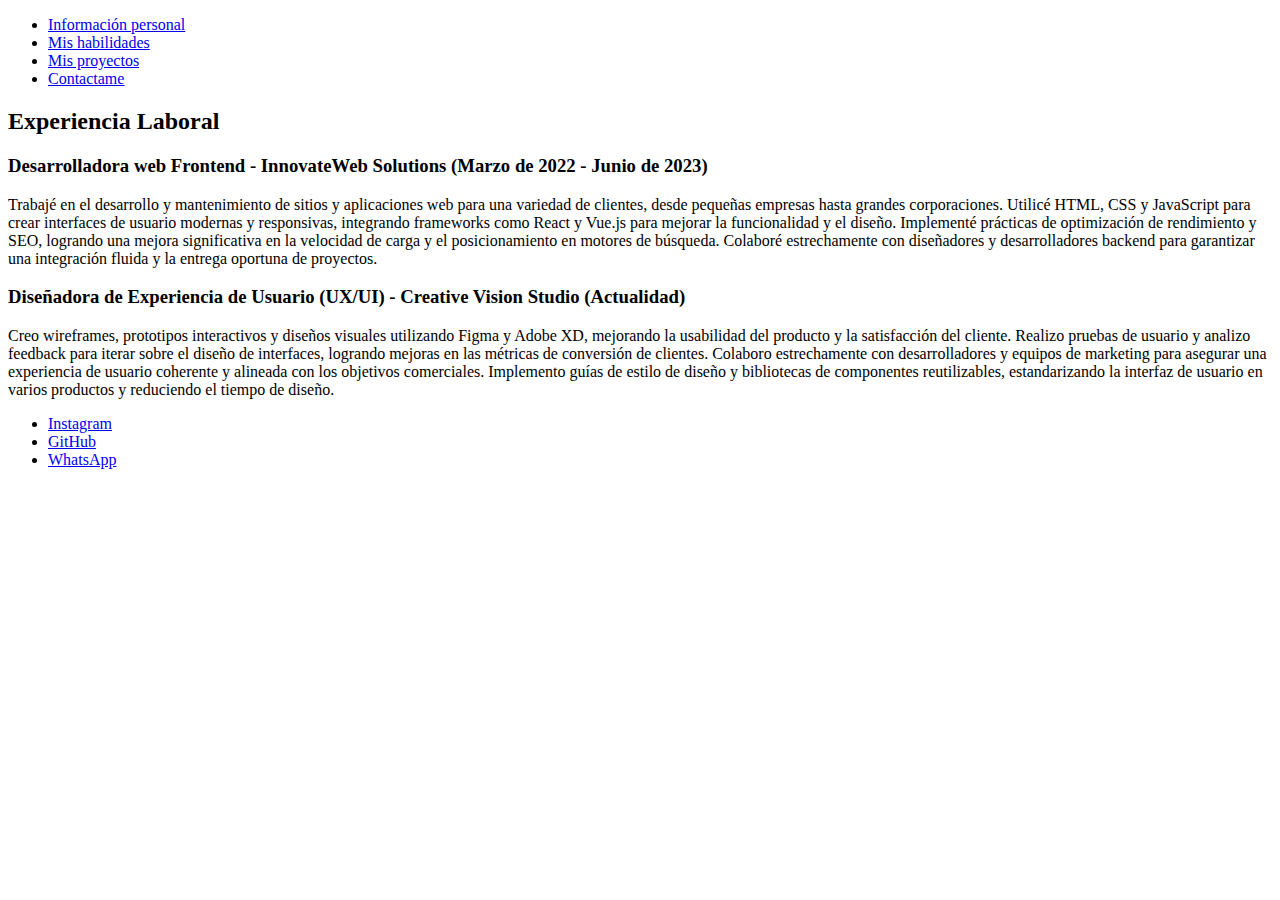
==== experiencias.html @ 0f4243d0 "1ERA ITERACIÓN" ====
<!DOCTYPE html>
<html>

<head>
</head>

<body>
    <nav> 
        <ul>
         <li> <a href="index.html"> Información personal </a></li>
         <li> <a href="habilidades.html"> Mis habilidades </a></li>
         <li> <a href="proyectos.html"> Mis proyectos </a></li>
         <li> <a href="formularioDeContacto.html"> Contactame </a></li>
        </ul> 
     </nav>

    <section>
        <h2> Experiencia Laboral </h2>
        <article>
            <h3> Desarrolladora web Frontend - InnovateWeb Solutions (Marzo de 2022 - Junio de 2023)</h3>
            <p> Trabajé en el desarrollo y mantenimiento de sitios y aplicaciones web para una variedad de clientes,
                desde
                pequeñas empresas hasta grandes corporaciones. Utilicé HTML, CSS y JavaScript para crear interfaces de
                usuario modernas y responsivas, integrando frameworks como React y Vue.js para mejorar la funcionalidad
                y el
                diseño. Implementé prácticas de optimización de rendimiento y SEO, logrando una mejora significativa en
                la
                velocidad de carga y el posicionamiento en motores de búsqueda. Colaboré estrechamente con diseñadores y
                desarrolladores backend para garantizar una integración fluida y la entrega oportuna de proyectos. </p>
        </article>
        <article>
            <h3> Diseñadora de Experiencia de Usuario (UX/UI) - Creative Vision Studio (Actualidad) </h3>
            <p> Creo wireframes, prototipos interactivos y diseños visuales utilizando Figma y Adobe XD, mejorando la
                usabilidad del producto y la satisfacción del cliente. Realizo pruebas de usuario y analizo feedback
                para
                iterar sobre el diseño de interfaces, logrando mejoras en las métricas de conversión de clientes.
                Colaboro
                estrechamente con desarrolladores y equipos de marketing para asegurar una experiencia de usuario
                coherente
                y alineada con los objetivos comerciales. Implemento guías de estilo de diseño y bibliotecas de
                componentes
                reutilizables, estandarizando la interfaz de usuario en varios productos y reduciendo el tiempo de
                diseño.
            </p>

        </article>
    </section>
    <section>
        <ul>
           <li> <a href="https://www.instagram.com/virr.diaz"> Instagram </a> </li> 
            <li> <a href = "https://github.com/VirgiDiaz" > GitHub </a>  </li>
            <li> <a href="https://wa.me/5493406436981"> WhatsApp </a> </li>
        </ul>
    </section>
</body>

</html>
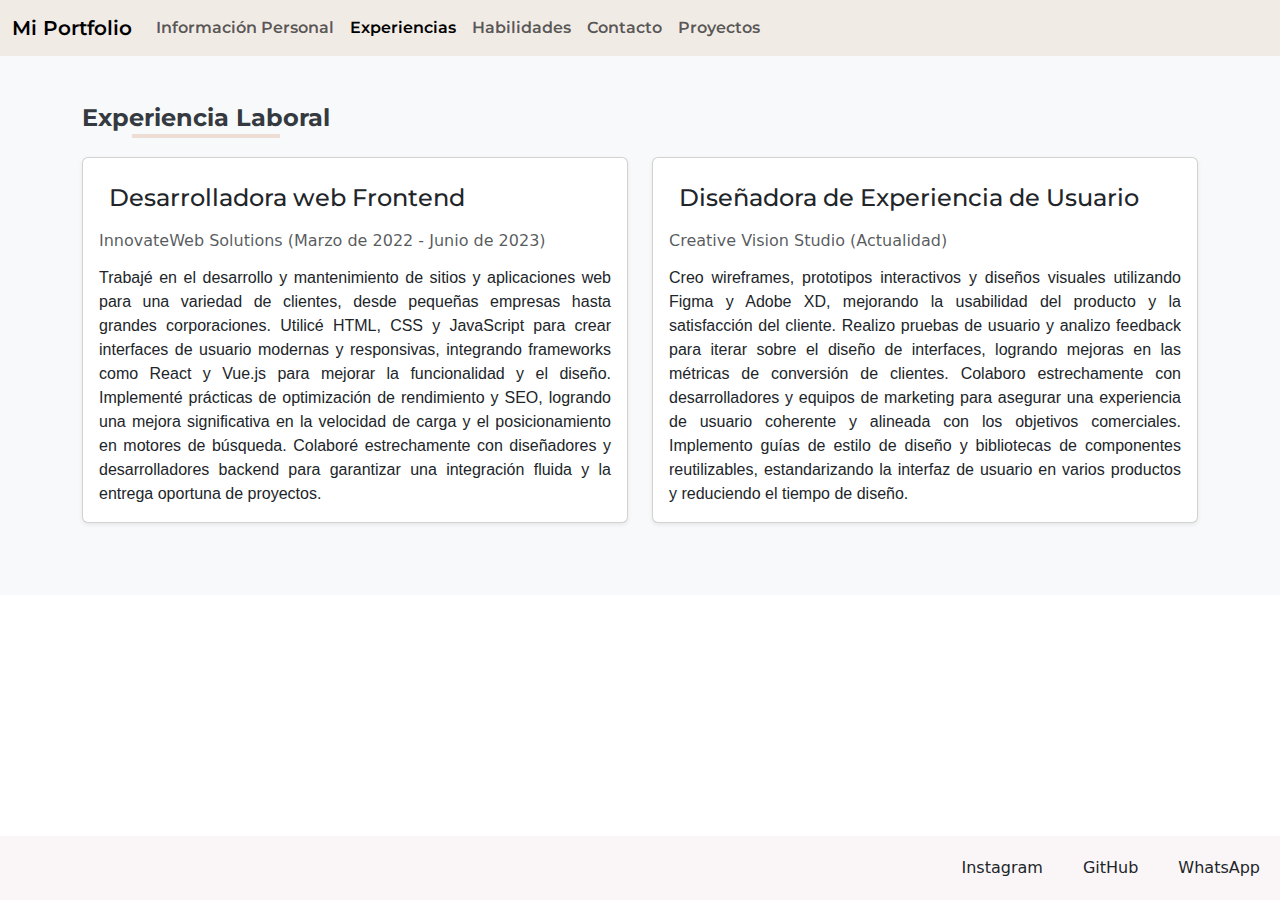
==== commit a64ec7ef: "2DA ITERACIÓN" ====
--- a/experiencias.html
+++ b/experiencias.html
@@ -2,56 +2,69 @@
 <html>
 
 <head>
+    <meta charset="UTF-8">
+    <link rel="stylesheet" href="css/style.css">
+    <link href="https://cdn.jsdelivr.net/npm/bootstrap@5.3.3/dist/css/bootstrap.min.css" rel="stylesheet" integrity="sha384-QWTKZyjpPEjISv5WaRU9OFeRpok6YctnYmDr5pNlyT2bRjXh0JMhjY6hW+ALEwIH" crossorigin="anonymous">
+    <link rel="preconnect" href="https://fonts.googleapis.com">
+    <link rel="preconnect" href="https://fonts.gstatic.com" crossorigin>
+    <link href="https://fonts.googleapis.com/css2?family=Montserrat:ital,wght@0,100..900;1,100..900&display=swap" rel="stylesheet">
 </head>
 
 <body>
-    <nav> 
-        <ul>
-         <li> <a href="index.html"> Información personal </a></li>
-         <li> <a href="habilidades.html"> Mis habilidades </a></li>
-         <li> <a href="proyectos.html"> Mis proyectos </a></li>
-         <li> <a href="formularioDeContacto.html"> Contactame </a></li>
-        </ul> 
-     </nav>
+    <script src="https://cdn.jsdelivr.net/npm/bootstrap@5.3.3/dist/js/bootstrap.bundle.min.js" integrity="sha384-YvpcrYf0tY3lHB60NNkmXc5s9fDVZLESaAA55NDzOxhy9GkcIdslK1eN7N6jIeHz" crossorigin="anonymous"></script>
+    <nav class="navbar navbar-expand-lg color">
+        <div class="container-fluid">
+          <a class="navbar-brand" href="#">Mi Portfolio</a>
+          <button class="navbar-toggler" type="button" data-bs-toggle="collapse" data-bs-target="#navbarNavAltMarkup" aria-controls="navbarNavAltMarkup" aria-expanded="false" aria-label="Toggle navigation">
+            <span class="navbar-toggler-icon"></span>
+          </button>
+          <div class="collapse navbar-collapse" id="navbarNavAltMarkup">
+            <div class="navbar-nav">
+              <a class="nav-link " aria-current="page" href="index.html"> Información Personal</a>
+              <a class="nav-link active" href="experiencias.html">Experiencias</a>
+              <a class="nav-link" href="habilidades.html"> Habilidades</a>
+              <a class="nav-link" href="formularioDeContacto.html">Contacto</a>
+              <a class="nav-link" href="proyectos.html"> Proyectos</a>
+              
+            </div>
+          </div>
+        </div>
+      </nav>
 
-    <section>
-        <h2> Experiencia Laboral </h2>
-        <article>
-            <h3> Desarrolladora web Frontend - InnovateWeb Solutions (Marzo de 2022 - Junio de 2023)</h3>
-            <p> Trabajé en el desarrollo y mantenimiento de sitios y aplicaciones web para una variedad de clientes,
-                desde
-                pequeñas empresas hasta grandes corporaciones. Utilicé HTML, CSS y JavaScript para crear interfaces de
-                usuario modernas y responsivas, integrando frameworks como React y Vue.js para mejorar la funcionalidad
-                y el
-                diseño. Implementé prácticas de optimización de rendimiento y SEO, logrando una mejora significativa en
-                la
-                velocidad de carga y el posicionamiento en motores de búsqueda. Colaboré estrechamente con diseñadores y
-                desarrolladores backend para garantizar una integración fluida y la entrega oportuna de proyectos. </p>
-        </article>
-        <article>
-            <h3> Diseñadora de Experiencia de Usuario (UX/UI) - Creative Vision Studio (Actualidad) </h3>
-            <p> Creo wireframes, prototipos interactivos y diseños visuales utilizando Figma y Adobe XD, mejorando la
-                usabilidad del producto y la satisfacción del cliente. Realizo pruebas de usuario y analizo feedback
-                para
-                iterar sobre el diseño de interfaces, logrando mejoras en las métricas de conversión de clientes.
-                Colaboro
-                estrechamente con desarrolladores y equipos de marketing para asegurar una experiencia de usuario
-                coherente
-                y alineada con los objetivos comerciales. Implemento guías de estilo de diseño y bibliotecas de
-                componentes
-                reutilizables, estandarizando la interfaz de usuario en varios productos y reduciendo el tiempo de
-                diseño.
-            </p>
-
-        </article>
+      <section class="py-5 bg-light">
+        <div class="container-lg ">
+            <h1 class="titulo-subrayado mb-4 ">Experiencia Laboral</h1>
+            <div class="row">
+                <div class="col-md-6 mb-4">
+                    <div class="card shadow-sm h-100">
+                        <div class="card-body">
+                            <h2 class="h4 card-title">Desarrolladora web Frontend </h2>
+                            <h6 class="text-muted"> InnovateWeb Solutions (Marzo de 2022 - Junio de 2023)</h6>
+                            <p class="card-text mt-3">Trabajé en el desarrollo y mantenimiento de sitios y aplicaciones web para una variedad de clientes, desde pequeñas empresas hasta grandes corporaciones. Utilicé HTML, CSS y JavaScript para crear interfaces de usuario modernas y responsivas, integrando frameworks como React y Vue.js para mejorar la funcionalidad y el diseño. Implementé prácticas de optimización de rendimiento y SEO, logrando una mejora significativa en la velocidad de carga y el posicionamiento en motores de búsqueda. Colaboré estrechamente con diseñadores y desarrolladores backend para garantizar una integración fluida y la entrega oportuna de proyectos.</p>
+                        </div>
+                    </div>
+                </div>
+                <div class="col-md-6 mb-4">
+                    <div class="card shadow-sm h-100">
+                        <div class="card-body">
+                            <h2 class="h4 card-title">Diseñadora de Experiencia de Usuario </h2>
+                            <h6 class="text-muted">Creative Vision Studio (Actualidad)</h6>
+                            <p class=" card-text mt-3">Creo wireframes, prototipos interactivos y diseños visuales utilizando Figma y Adobe XD, mejorando la usabilidad del producto y la satisfacción del cliente. Realizo pruebas de usuario y analizo feedback para iterar sobre el diseño de interfaces, logrando mejoras en las métricas de conversión de clientes. Colaboro estrechamente con desarrolladores y equipos de marketing para asegurar una experiencia de usuario coherente y alineada con los objetivos comerciales. Implemento guías de estilo de diseño y bibliotecas de componentes reutilizables, estandarizando la interfaz de usuario en varios productos y reduciendo el tiempo de diseño.</p>
+                        </div>
+                    </div>
+                </div>
+            </div>
+        </div>
     </section>
-    <section>
-        <ul>
-           <li> <a href="https://www.instagram.com/virr.diaz"> Instagram </a> </li> 
-            <li> <a href = "https://github.com/VirgiDiaz" > GitHub </a>  </li>
-            <li> <a href="https://wa.me/5493406436981"> WhatsApp </a> </li>
-        </ul>
+    
     </section>
+    <footer>
+        <div class="linkDeContacto">
+                    <a class="nav-link " href="https://www.instagram.com/virr.diaz">Instagram</a>
+                    <a class="nav-link" href="https://github.com/VirgiDiaz"> GitHub</a>
+                    <a class="nav-link" href="https://wa.me/5493406436981">WhatsApp</a>
+        </div>
+    </footer>
 </body>
 
 </html>--- a/css/style.css
+++ b/css/style.css
@@ -0,0 +1,101 @@
+.color{
+    background-color: #F1EBE6;
+    font-family: "Montserrat", sans-serif;
+    font-optical-sizing: auto;
+    font-weight: 600;
+    font-style: normal;
+}
+.fondo{
+    background-color: #F8F9FA;
+}
+h1{
+    
+    text-align: center;
+    font-family: "Montserrat", sans-serif;
+    font-optical-sizing: auto;
+    font-weight: 600;
+    font-style: normal;
+}
+h2 {
+    font-family: "Montserrat", sans-serif;
+    font-optical-sizing: auto;
+    font-weight: 400;
+    font-style: normal;
+    padding: 10px;
+}
+
+
+.linkDeContacto {
+    position:  fixed;
+    bottom: 0%;
+    display: flex;
+    background-color: #faf6f8;
+    width: 100%;
+    justify-content: flex-end ;
+}
+
+.linkDeContacto .nav-link
+{
+    padding: 20px;
+}
+
+.herramientas{
+    display:flex;
+}
+
+
+.titulo-subrayado {
+    position: relative;
+    display: inline-block;
+    font-weight: bold;
+    font-size: 1.5rem; 
+    margin-bottom: 1.5rem; 
+    color: #343a40; 
+}
+
+.titulo-subrayado::after {
+    content: '';
+    position: absolute;
+    width: 60%; 
+    height: 4px; 
+    background-color: #EDDDD4; 
+    bottom: -5px;
+    left: 20%; 
+}
+
+.card {
+    border: 1px solid #E5446D; 
+    border-radius: 100px; 
+}
+
+.card-body {
+    padding: 1.5rem;
+}
+.titulo-subrayado .misProyectos{
+    text-align: left;
+    
+}
+p{
+    text-align: justify;
+    height: 100%;
+    font-family: "Nunito Sans", sans-serif;
+    font-optical-sizing: auto;
+    font-weight: 500;
+    font-style: normal;
+    font-variation-settings:
+        "wdth" 100,
+        "YTLC" 500
+}
+ul{
+    height: 100%;
+    font-family: "Nunito Sans", sans-serif;
+    font-optical-sizing: auto;
+    font-weight: 500;
+    font-style: normal;
+    font-variation-settings:
+        "wdth" 100,
+        "YTLC" 500
+}
+.degradado{
+    background: linear-gradient(to bottom right, pink, white);
+}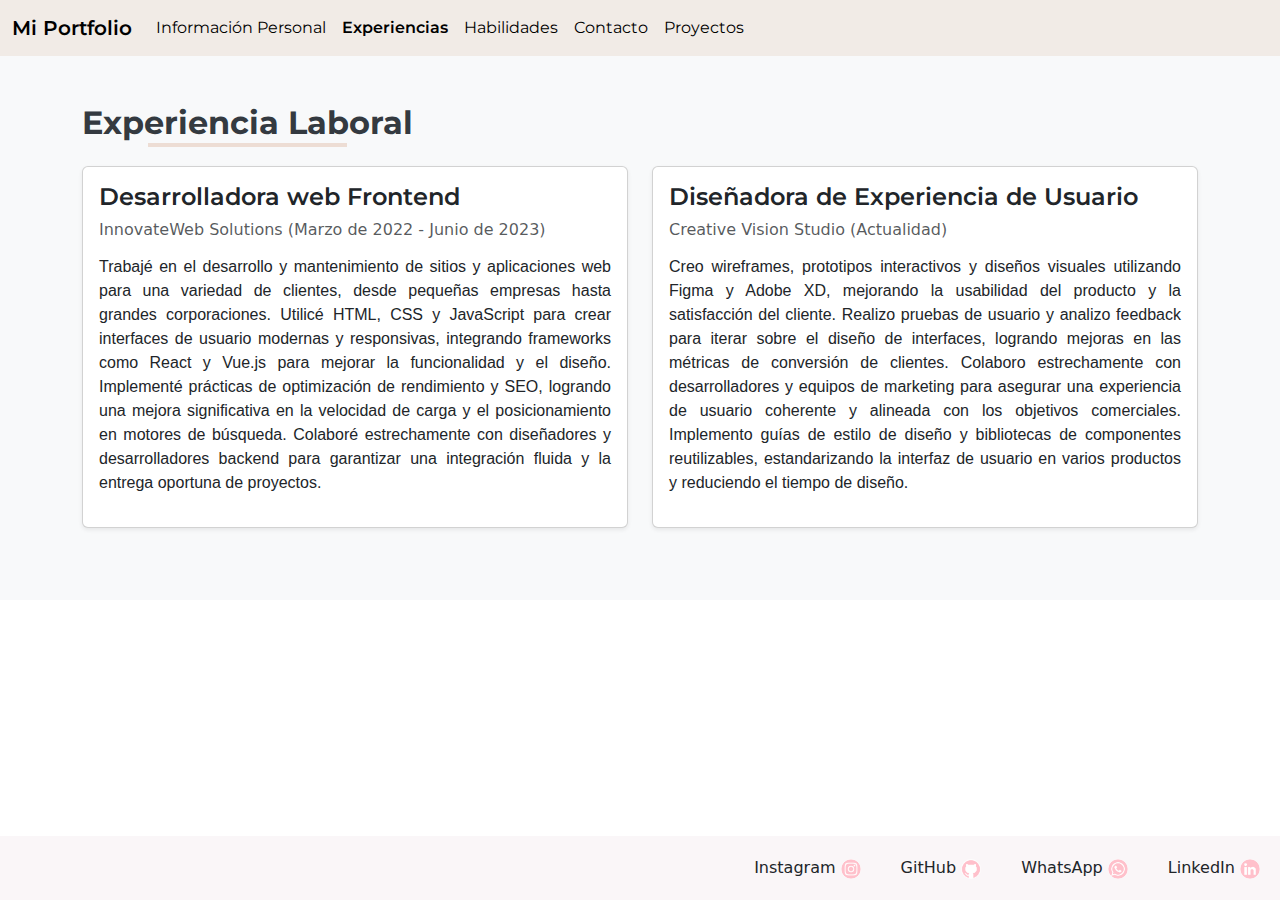
==== commit 2d8ec59d: "3ERA ITERACIÓN" ====
--- a/experiencias.html
+++ b/experiencias.html
@@ -3,66 +3,92 @@
 
 <head>
     <meta charset="UTF-8">
-    <link rel="stylesheet" href="css/style.css">
-    <link href="https://cdn.jsdelivr.net/npm/bootstrap@5.3.3/dist/css/bootstrap.min.css" rel="stylesheet" integrity="sha384-QWTKZyjpPEjISv5WaRU9OFeRpok6YctnYmDr5pNlyT2bRjXh0JMhjY6hW+ALEwIH" crossorigin="anonymous">
+    <link id="estilo" rel="stylesheet" href="css/style1.css">
+    <link href="https://cdn.jsdelivr.net/npm/bootstrap@5.3.3/dist/css/bootstrap.min.css" rel="stylesheet"
+        integrity="sha384-QWTKZyjpPEjISv5WaRU9OFeRpok6YctnYmDr5pNlyT2bRjXh0JMhjY6hW+ALEwIH" crossorigin="anonymous">
     <link rel="preconnect" href="https://fonts.googleapis.com">
     <link rel="preconnect" href="https://fonts.gstatic.com" crossorigin>
-    <link href="https://fonts.googleapis.com/css2?family=Montserrat:ital,wght@0,100..900;1,100..900&display=swap" rel="stylesheet">
+    <link href="https://fonts.googleapis.com/css2?family=Montserrat:ital,wght@0,100..900;1,100..900&display=swap"
+        rel="stylesheet">
 </head>
 
 <body>
-    <script src="https://cdn.jsdelivr.net/npm/bootstrap@5.3.3/dist/js/bootstrap.bundle.min.js" integrity="sha384-YvpcrYf0tY3lHB60NNkmXc5s9fDVZLESaAA55NDzOxhy9GkcIdslK1eN7N6jIeHz" crossorigin="anonymous"></script>
+    <script src="https://cdn.jsdelivr.net/npm/bootstrap@5.3.3/dist/js/bootstrap.bundle.min.js"
+        integrity="sha384-YvpcrYf0tY3lHB60NNkmXc5s9fDVZLESaAA55NDzOxhy9GkcIdslK1eN7N6jIeHz" crossorigin="anonymous">
+    </script>
     <nav class="navbar navbar-expand-lg color">
         <div class="container-fluid">
-          <a class="navbar-brand" href="#">Mi Portfolio</a>
-          <button class="navbar-toggler" type="button" data-bs-toggle="collapse" data-bs-target="#navbarNavAltMarkup" aria-controls="navbarNavAltMarkup" aria-expanded="false" aria-label="Toggle navigation">
-            <span class="navbar-toggler-icon"></span>
-          </button>
-          <div class="collapse navbar-collapse" id="navbarNavAltMarkup">
-            <div class="navbar-nav">
-              <a class="nav-link " aria-current="page" href="index.html"> Información Personal</a>
-              <a class="nav-link active" href="experiencias.html">Experiencias</a>
-              <a class="nav-link" href="habilidades.html"> Habilidades</a>
-              <a class="nav-link" href="formularioDeContacto.html">Contacto</a>
-              <a class="nav-link" href="proyectos.html"> Proyectos</a>
-              
+            <a class="navbar-brand" href="#">Mi Portfolio</a>
+            <button class="navbar-toggler" type="button" data-bs-toggle="collapse" data-bs-target="#navbarNavAltMarkup"
+                aria-controls="navbarNavAltMarkup" aria-expanded="false" aria-label="Toggle navigation">
+                <span class="navbar-toggler-icon"></span>
+            </button>
+            <div class="collapse navbar-collapse" id="navbarNavAltMarkup">
+                <div class="navbar-nav">
+                    <a class="nav-link " aria-current="page" href="index.html"> Información Personal</a>
+                    <a class="nav-link active" href="experiencias.html">Experiencias</a>
+                    <a class="nav-link" href="habilidades.html"> Habilidades</a>
+                    <a class="nav-link" href="formularioDeContacto.html">Contacto</a>
+                    <a class="nav-link" href="proyectos.html"> Proyectos</a>
+
+                </div>
             </div>
-          </div>
         </div>
-      </nav>
+    </nav>
 
-      <section class="py-5 bg-light">
+    <section class="py-5 bg-light">
         <div class="container-lg ">
             <h1 class="titulo-subrayado mb-4 ">Experiencia Laboral</h1>
             <div class="row">
                 <div class="col-md-6 mb-4">
                     <div class="card shadow-sm h-100">
                         <div class="card-body">
-                            <h2 class="h4 card-title">Desarrolladora web Frontend </h2>
+                            <h2 class="titulo2">Desarrolladora web Frontend </h2>
                             <h6 class="text-muted"> InnovateWeb Solutions (Marzo de 2022 - Junio de 2023)</h6>
-                            <p class="card-text mt-3">Trabajé en el desarrollo y mantenimiento de sitios y aplicaciones web para una variedad de clientes, desde pequeñas empresas hasta grandes corporaciones. Utilicé HTML, CSS y JavaScript para crear interfaces de usuario modernas y responsivas, integrando frameworks como React y Vue.js para mejorar la funcionalidad y el diseño. Implementé prácticas de optimización de rendimiento y SEO, logrando una mejora significativa en la velocidad de carga y el posicionamiento en motores de búsqueda. Colaboré estrechamente con diseñadores y desarrolladores backend para garantizar una integración fluida y la entrega oportuna de proyectos.</p>
+                            <p class="mt-3">Trabajé en el desarrollo y mantenimiento de sitios y aplicaciones
+                                web para una variedad de clientes, desde pequeñas empresas hasta grandes corporaciones.
+                                Utilicé HTML, CSS y JavaScript para crear interfaces de usuario modernas y responsivas,
+                                integrando frameworks como React y Vue.js para mejorar la funcionalidad y el diseño.
+                                Implementé prácticas de optimización de rendimiento y SEO, logrando una mejora
+                                significativa en la velocidad de carga y el posicionamiento en motores de búsqueda.
+                                Colaboré estrechamente con diseñadores y desarrolladores backend para garantizar una
+                                integración fluida y la entrega oportuna de proyectos.</p>
                         </div>
                     </div>
                 </div>
                 <div class="col-md-6 mb-4">
                     <div class="card shadow-sm h-100">
                         <div class="card-body">
-                            <h2 class="h4 card-title">Diseñadora de Experiencia de Usuario </h2>
+                            <h2 class="titulo2">Diseñadora de Experiencia de Usuario </h2>
                             <h6 class="text-muted">Creative Vision Studio (Actualidad)</h6>
-                            <p class=" card-text mt-3">Creo wireframes, prototipos interactivos y diseños visuales utilizando Figma y Adobe XD, mejorando la usabilidad del producto y la satisfacción del cliente. Realizo pruebas de usuario y analizo feedback para iterar sobre el diseño de interfaces, logrando mejoras en las métricas de conversión de clientes. Colaboro estrechamente con desarrolladores y equipos de marketing para asegurar una experiencia de usuario coherente y alineada con los objetivos comerciales. Implemento guías de estilo de diseño y bibliotecas de componentes reutilizables, estandarizando la interfaz de usuario en varios productos y reduciendo el tiempo de diseño.</p>
+                            <p class=" card-text mt-3">Creo wireframes, prototipos interactivos y diseños visuales
+                                utilizando Figma y Adobe XD, mejorando la usabilidad del producto y la satisfacción del
+                                cliente. Realizo pruebas de usuario y analizo feedback para iterar sobre el diseño de
+                                interfaces, logrando mejoras en las métricas de conversión de clientes. Colaboro
+                                estrechamente con desarrolladores y equipos de marketing para asegurar una experiencia
+                                de usuario coherente y alineada con los objetivos comerciales. Implemento guías de
+                                estilo de diseño y bibliotecas de componentes reutilizables, estandarizando la interfaz
+                                de usuario en varios productos y reduciendo el tiempo de diseño.</p>
                         </div>
                     </div>
                 </div>
             </div>
         </div>
     </section>
-    
+
     </section>
     <footer>
         <div class="linkDeContacto">
-                    <a class="nav-link " href="https://www.instagram.com/virr.diaz">Instagram</a>
-                    <a class="nav-link" href="https://github.com/VirgiDiaz"> GitHub</a>
-                    <a class="nav-link" href="https://wa.me/5493406436981">WhatsApp</a>
+            <a class="nav-link " href="https://www.instagram.com/virr.diaz">Instagram <img
+                    src="images/logos/Instagram.png" class="rounded-circle" width="20px" height="20px"> </a>
+            <a class="nav-link" href="https://github.com/VirgiDiaz"> GitHub <img src="images/logos/GitHub.png"
+                    class="rounded-circle" width="20px" height="20px"></a>
+            <a class="nav-link" href="https://wa.me/5493406436981">WhatsApp <img src="images/logos/WhatsApp.png"
+                    class="rounded-circle" width="20px" height="20px"></a>
+            <a class="nav-link"
+                href="https://www.linkedin.com/verify/?entryPoint=proifle_edit_intro_nba&platform=DESKTOP"> LinkedIn
+                <img src="images/logos/LinkedIn.png" class="rounded-circle" width="20px" height="20px"></a>
+
         </div>
     </footer>
 </body>
--- a/css/style1.css
+++ b/css/style1.css
@@ -0,0 +1,114 @@
+.color {
+    background-color: #F1EBE6;
+    font-family: "Montserrat", sans-serif;
+    font-optical-sizing: auto;
+    font-weight: 600;
+    font-style: normal;
+}
+
+.titulo {
+    text-align: center;
+    font-family: "Montserrat", sans-serif;
+    font-optical-sizing: auto;
+    font-weight: 800;
+    font-style: normal;
+}
+
+.titulo2 {
+    text-align: left;
+    font-family: "Montserrat", sans-serif;
+    font-optical-sizing: auto;
+    font-weight: 600;
+    font-style: normal;
+    font-size: x-large;
+
+}
+
+
+.linkDeContacto {
+    position: fixed;
+    bottom: 0%;
+    display: flex;
+    background-color: #faf6f8;
+    width: 100%;
+    justify-content: flex-end;
+}
+
+.linkDeContacto .nav-link {
+    padding: 20px;
+}
+
+
+
+.titulo-subrayado {
+    position: relative;
+    display: inline-block;
+    font-family: "Montserrat", sans-serif;
+    font-weight: 700;
+    font-size: 2rem;
+    margin-bottom: 1.5rem;
+    color: #343a40;
+}
+
+.titulo-subrayado::after {
+    content: '';
+    position: absolute;
+    width: 60%;
+    height: 4px;
+    background-color: #EDDDD4;
+    bottom: -5px;
+    left: 20%;
+
+}
+
+.titulo-subrayado .misProyectos {
+    text-align: left;
+}
+
+p {
+    text-align: justify;
+    height: 100%;
+    font-family: "Nunito Sans", sans-serif;
+    font-optical-sizing: auto;
+    font-weight: 500;
+    font-style: normal;
+    font-variation-settings:
+        "wdth"100,
+        "YTLC"500
+}
+
+ul {
+    height: 100%;
+    font-family: "Nunito Sans", sans-serif;
+    font-optical-sizing: auto;
+    font-weight: 500;
+    font-style: normal;
+    font-variation-settings:
+        "wdth"100,
+        "YTLC"500
+}
+
+.degradado {
+    background: linear-gradient(to bottom right, #ffc0cb, white);
+}
+
+.navbar .nav-link {
+    color: black;
+    font-family: "Montserrat", sans-serif;
+    font-weight: 400;
+}
+
+.navbar .nav-link.active {
+
+    font-weight: 600;
+}
+
+.bottonColor {
+
+    color: black;
+    background-color: pink;
+    font-family: "Montserrat", sans-serif;
+    font-weight: 600;
+    height: 35px;
+
+}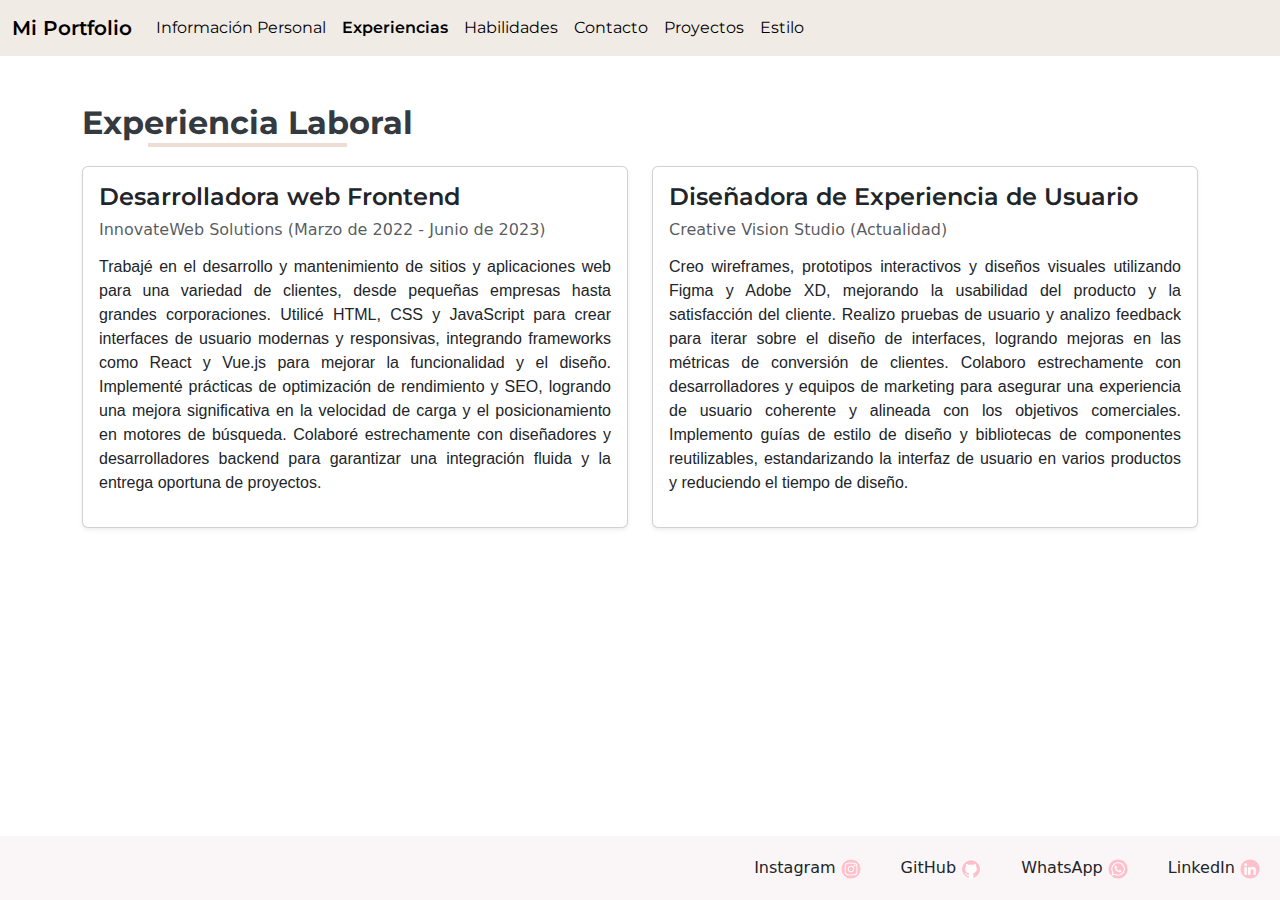
==== commit b3486131: "4TA ITERACIÓN" ====
--- a/experiencias.html
+++ b/experiencias.html
@@ -30,13 +30,14 @@
                     <a class="nav-link" href="habilidades.html"> Habilidades</a>
                     <a class="nav-link" href="formularioDeContacto.html">Contacto</a>
                     <a class="nav-link" href="proyectos.html"> Proyectos</a>
+                    <button class="nav-link" onclick="s()">Estilo</button>
 
                 </div>
             </div>
         </div>
     </nav>
 
-    <section class="py-5 bg-light">
+    <section class="py-5 estilo2">
         <div class="container-lg ">
             <h1 class="titulo-subrayado mb-4 ">Experiencia Laboral</h1>
             <div class="row">
@@ -91,6 +92,20 @@
 
         </div>
     </footer>
+    <script>
+        window.onload = function() {
+            var darkLight = localStorage.getItem('estilo');
+            if (darkLight) {
+                document.getElementById('estilo').setAttribute('href', darkLight);
+            }
+        };
+        function s() {
+            var styleSheet = document.getElementById('estilo');
+            var newStyle = styleSheet.getAttribute('href') === 'css/style1.css' ? 'css/style2.css' : 'css/style1.css';
+            styleSheet.setAttribute('href', newStyle);
+            localStorage.setItem('estilo', newStyle);
+        }
+    </script>
 </body>
 
 </html>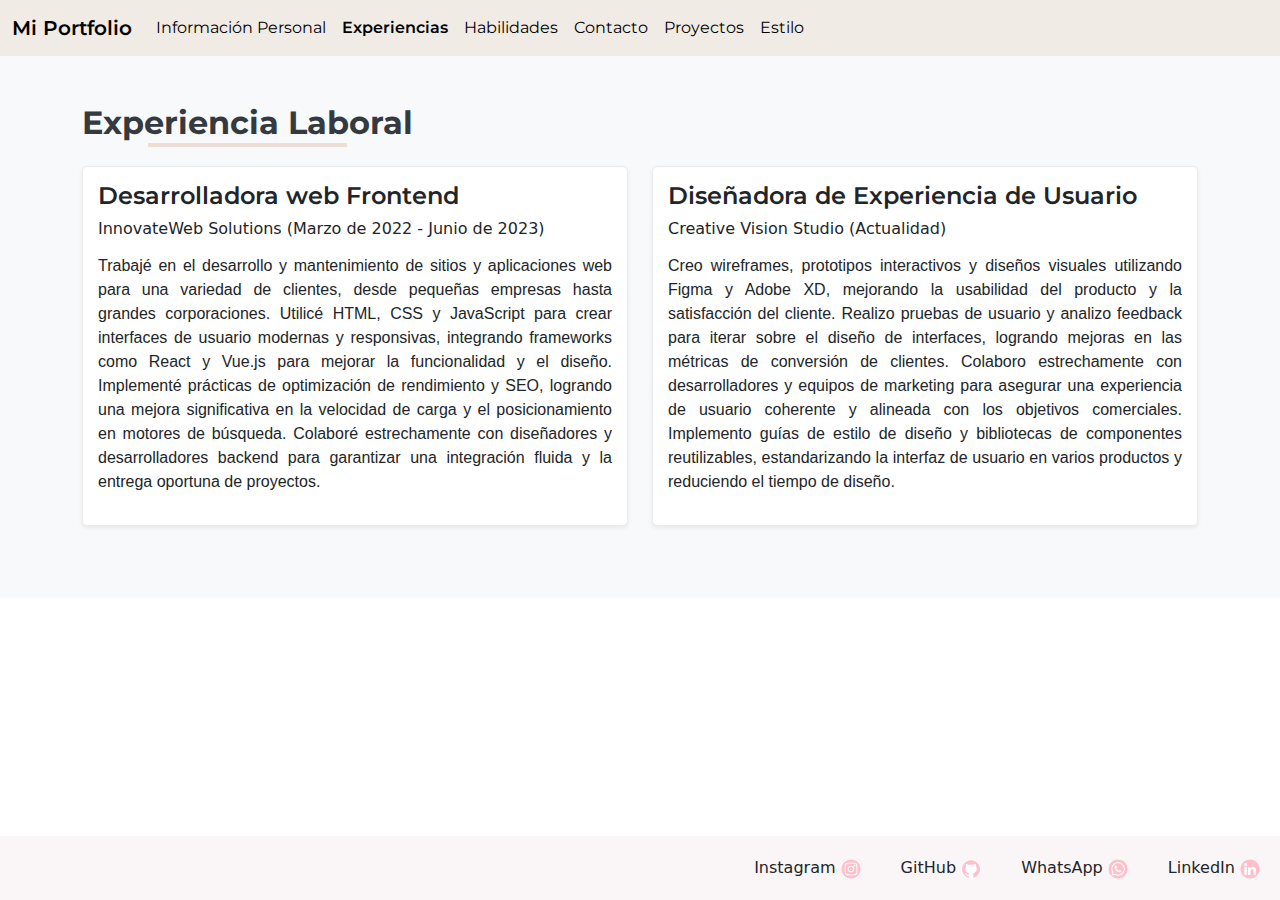
==== commit e9e59048: "5TA ITERACIÓN" ====
--- a/experiencias.html
+++ b/experiencias.html
@@ -10,6 +10,7 @@
     <link rel="preconnect" href="https://fonts.gstatic.com" crossorigin>
     <link href="https://fonts.googleapis.com/css2?family=Montserrat:ital,wght@0,100..900;1,100..900&display=swap"
         rel="stylesheet">
+    <title> Experiencia </title>
 </head>
 
 <body>
@@ -42,10 +43,10 @@
             <h1 class="titulo-subrayado mb-4 ">Experiencia Laboral</h1>
             <div class="row">
                 <div class="col-md-6 mb-4">
-                    <div class="card shadow-sm h-100">
+                    <div class="tarjeta shadow-sm h-100">
                         <div class="card-body">
                             <h2 class="titulo2">Desarrolladora web Frontend </h2>
-                            <h6 class="text-muted"> InnovateWeb Solutions (Marzo de 2022 - Junio de 2023)</h6>
+                            <h6 class=" tit6"> InnovateWeb Solutions (Marzo de 2022 - Junio de 2023)</h6>
                             <p class="mt-3">Trabajé en el desarrollo y mantenimiento de sitios y aplicaciones
                                 web para una variedad de clientes, desde pequeñas empresas hasta grandes corporaciones.
                                 Utilicé HTML, CSS y JavaScript para crear interfaces de usuario modernas y responsivas,
@@ -58,10 +59,10 @@
                     </div>
                 </div>
                 <div class="col-md-6 mb-4">
-                    <div class="card shadow-sm h-100">
+                    <div class="tarjeta shadow-sm h-100">
                         <div class="card-body">
                             <h2 class="titulo2">Diseñadora de Experiencia de Usuario </h2>
-                            <h6 class="text-muted">Creative Vision Studio (Actualidad)</h6>
+                            <h6 class="tit6">Creative Vision Studio (Actualidad)</h6>
                             <p class=" card-text mt-3">Creo wireframes, prototipos interactivos y diseños visuales
                                 utilizando Figma y Adobe XD, mejorando la usabilidad del producto y la satisfacción del
                                 cliente. Realizo pruebas de usuario y analizo feedback para iterar sobre el diseño de
@@ -93,12 +94,13 @@
         </div>
     </footer>
     <script>
-        window.onload = function() {
+        window.onload = function () {
             var darkLight = localStorage.getItem('estilo');
             if (darkLight) {
                 document.getElementById('estilo').setAttribute('href', darkLight);
             }
         };
+
         function s() {
             var styleSheet = document.getElementById('estilo');
             var newStyle = styleSheet.getAttribute('href') === 'css/style1.css' ? 'css/style2.css' : 'css/style1.css';
--- a/css/style1.css
+++ b/css/style1.css
@@ -111,4 +111,15 @@
     font-weight: 600;
     height: 35px;
 
+}
+
+.estilo2 {
+    background-color: #F8F9FA;
+}
+
+.tarjeta {
+    background-color: white;
+    border-radius: 5px;
+    border: 1px solid rgb(236, 235, 235);
+    padding: 15px;
 }